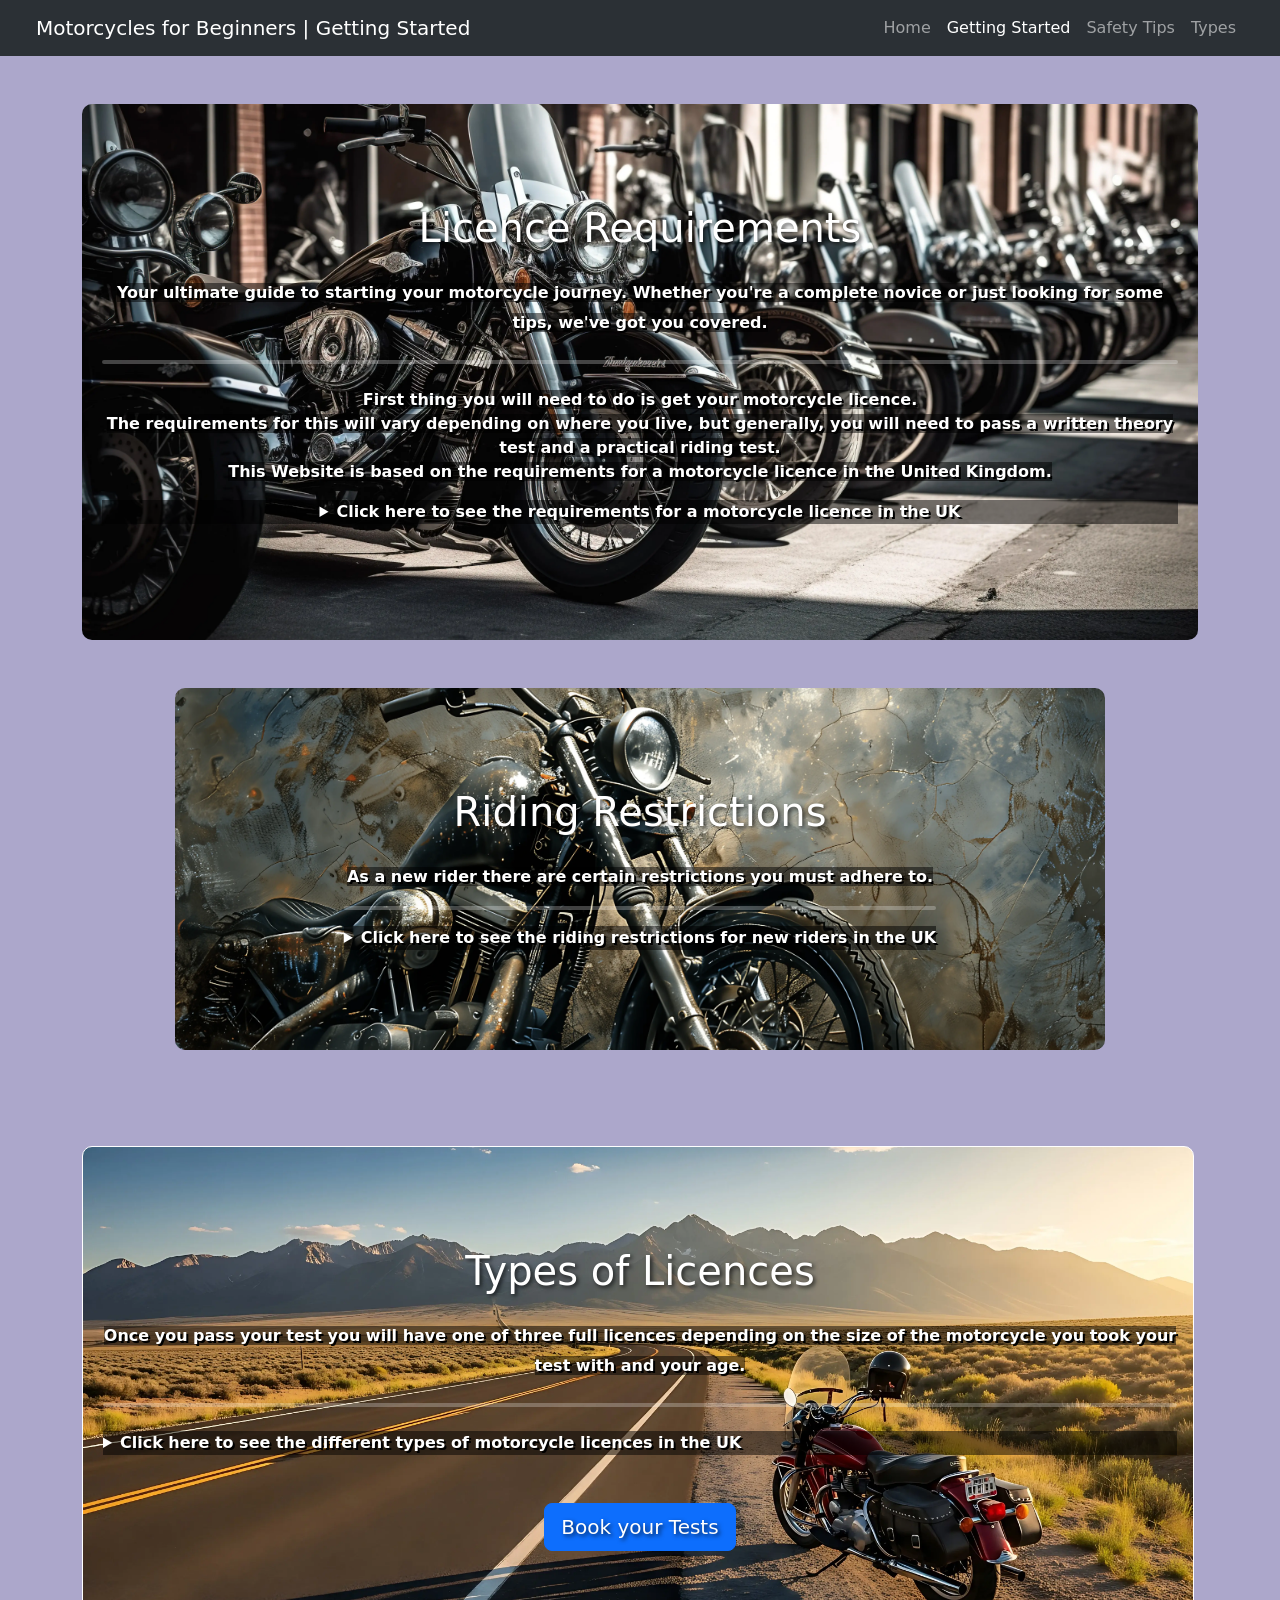
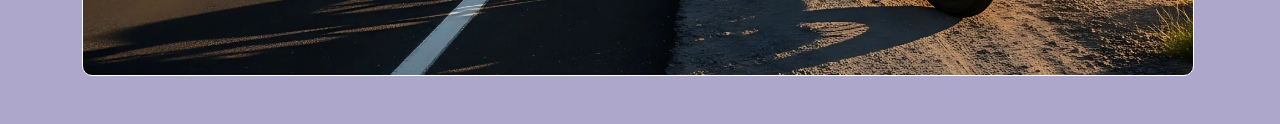
==== getting-started.html @ 75afaef3 "adding preload image link to head to find out if this improves lighthouse performance" ====
<!doctype html>
<html lang="en">
<head>
    <meta charset="utf-8">
    <meta name="viewport" content="width=device-width, initial-scale=1">
    <meta name="description" content="A simple demo of Bootstrap">
    <title>Motorcycles for Beginners | Getting Started</title>
    <!-- Favicons -->
    <link rel="apple-touch-icon" sizes="180x180" href="assets/favicons/apple-touch-icon.png">
    <link rel="icon" type="image/png" sizes="32x32" href="assets/favicons/favicon-32x32.png">
    <link rel="icon" type="image/png" sizes="16x16" href="assets/favicons/favicon-16x16.png">
    <link href="https://cdn.jsdelivr.net/npm/bootstrap@5.3.8/dist/css/bootstrap.min.css" 
    rel="stylesheet" 
    integrity="sha384-sRIl4kxILFvY47J16cr9ZwB07vP4J8+LH7qKQnuqkuIAvNWLzeN8tE5YBujZqJLB" crossorigin="anonymous"
    >
    <link rel="preload" as="image" href="/images/licence-requirements-resized.webp" fetchpriority="high">
    <link rel="stylesheet" href="assets/css/style.css">
</head>
<body>
    <nav class="navbar navbar-expand-lg bg-body-tertiary" data-bs-theme="dark">
        <div class="container-fluid">
            <a class="navbar-brand ms-4" href="index.html">Motorcycles for Beginners | Getting Started</a>
            <button class="navbar-toggler" type="button" data-bs-toggle="collapse" data-bs-target="#navbarNav" aria-controls="navbarNav" aria-expanded="false" aria-label="Toggle navigation">
                <span class="navbar-toggler-icon"></span>
            </button>
            <div class="collapse navbar-collapse justify-content-end" id="navbarNav">
                <ul class="navbar-nav me-4">
                    <li class="nav-item">
                        <a class="nav-link" href="index.html">Home</a>
                    </li>
                    <li class="nav-item">
                        <a class="nav-link active" aria-current="page" href="getting-started.html">Getting Started</a>
                    </li>
                    <li class="nav-item">
                        <a class="nav-link" href="safe-tips.html">Safety Tips</a>
                    </li>
                    <li class="nav-item">
                        <a class="nav-link" href="types.html">Types</a>
                    </li>
                </ul>
            </div>
        </div>
    </nav>
    <main>
        <section class="container mt-5 d-flex justify-content-center border border-0">
            <div id="licence-requirements" fetchpriority=high>
                <div class="text-center">
                    <h1 class="mb-4 text-center">Licence Requirements</h1>
                    <p class="lead text-center"><span class="text-bg">Your ultimate guide to starting your motorcycle journey. Whether you're a complete novice or just looking for some tips, we've got you covered.</span></p>
                    <hr class="my-4">
                    <p class="text-center mt-4">
                        <span class="text-bg">
                            First thing you will need to do is get your motorcycle licence.<br> 
                            The requirements for this will vary depending on where you live, 
                            but generally, you will need to pass a written theory test and a practical riding test.<br> 
                            This Website is based on the requirements for a motorcycle licence in the United Kingdom.
                            <details>
                                <summary class="text-bg">Click here to see the requirements for a motorcycle licence in the UK</summary>
                                <ol class="text-bg">
                                    <li class="mb-3">You will need to be at least 16 years old and hold a provisional driving licence to start the process.</li>
                                    <li>Next, you will need to complete a Compulsory Basic Training (CBT) course, 
                                        which is a one-day training program that covers the basics of motorcycle riding and safety. Once you have your
                                        CBT certificate you will be able to ride a motorcycle with L-plates on the road for 2 years.
                                    </li>
                                </ol>
                            </details>
                        </span>
                    </p>
                </div>
            </div>
        </section>
        <section class="container mt-5 d-flex border border-0" id="riding-restrictions">
            <div>
                <h1 class="mb-4 text-center">Riding Restrictions</h1>
                <p class="lead text-center"><span class="text-bg">
                     As a new rider there are certain restrictions you must adhere to.</span>
                </p>
                <hr>
                <details>
                    <summary class="text-bg">Click here to see the riding restrictions for new riders in the UK</summary>
                    <ul class="text-bg mt-5">
                    <li class="mb-3">
                        All riders without a full motorcycle licence must ride with 'L' Plates on front and rear at all times.
                    </li>
                    <li class="mb-3">
                        You can not carry passengers or ride on motorways until you have passed your full test.
                    </li>
                    <li class="mb-3">If you are 16 years old you are restricted to a Motorcycle or moped with a maximum Engine Size of 50cc.
                    If you are 17 years old you can ride a motorcycle with a maximum engine size of 125cc and a power output of 11kW.
                    </li>
                </ul>
            </div>
        </section>
        <section class="container mt-5 d-flex border border-0">
            <div class="container mb-5 mt-5 pe-3 me-1" id="types-of-licences" style="border: 1px solid;">
                <div>
                    <h1 class="mb-4 text-center">Types of Licences</h1>
                    <p class="lead text-center">
                        <span class="text-bg">
                            Once you pass your test you will have one of three full licences depending on the size of the motorcycle 
                            you took your test with and your age.
                        </span>
                    </p>
                    <hr class="my-4">
                    <p class="text-center">
                        <span>
                            <details>
                                <summary class="text-bg">Click here to see the different types of motorcycle licences in the UK</summary>
                                <ul class="text-bg mt-3">
                                    <li class="mb-2">
                                        If you took your test on a motorcycle with an engine size of 125cc or less (up to 11KW of power), 
                                        you will receive an A1 licence, which allows you to ride motorcycles up to 125cc. The minimum age for this licence is 17 years old.
                                    </li>
                                    <li class="mb-2">
                                        If you took your test on a motorcycle with a motorcycle of minimum engine size  245cc and between 11KW and 35kW of power, 
                                        you will receive an A2 licence, which allows you to ride motorcycles between 20kW and 35kW. The minimum age for this licence is 19 years old.
                                    </li>
                                    <li class="mb-2">
                                        If you took your test on a motorcycle with an engine size of at least 595cc and at least 50kW of power, 
                                        you will receive an A licence, 
                                        which allows you to ride any motorcycle. The minimum age for this licence is 24 years old, or 
                                        21 years old if you have held an A2 licence for at least 2 years.
                                    </li>
                                </ul>
                            </details>
                        </span>
                    </p>
                </div>
                <div class="d-flex mt-5 justify-content-center">
                <a class="btn btn-primary btn-lg mb-4" href="https://www.gov.uk/motorcycle-test" role="button" target="_blank">Book your Tests</a>
            </div>
            </div>
        </section>
    </main>
    <script 
        src="https://cdn.jsdelivr.net/npm/bootstrap@5.3.8/dist/js/bootstrap.bundle.min.js"
        integrity="sha384-FKyoEForCGlyvwx9Hj09JcYn3nv7wiPVlz7YYwJrWVcXK/BmnVDxM+D2scQbITxI" 
        crossorigin="anonymous">
    </script>
</body>
</html>
---- assets/css/style.css ----
/* Global Styles */

hr {
  border: none;
  border-radius: 2px;
  height: 4px;
  background-color: white;
}
body {
  background-color: #aca7cb;
  background-size: cover;
  background-position: center;
}
img { 
  max-width: 100%; 
  height: auto; 
  border-radius: 10px; 
}
.background-shade {
  align-items: center;
  justify-content: center;
  color: white;
  text-shadow: 2px 2px 4px rgba(0, 0, 0, 0.7);
  border-radius: 10px;
}
.card {
  margin: 0;
  padding: 5px 5px;
  background-color: #f1f1f1;
}
.card-img-top {
  max-height:400px;
  object-fit: cover;
}
.text-bg {
  background-color: rgba(0, 0, 0, 0.5);
  text-shadow: 2px 2px #000000;
  font-weight: bold;
  color: #ffffff;
  font-size: 1rem;
}
#hero {
  background-image: url("../images/resized-hero.webp");
  background-size: cover;
  background-position: center;
  align-items: center;
  justify-content: center;
  color: white;
  text-shadow: 2px 2px 4px rgba(0, 0, 0, 1);
  padding: 100px 20px;
  margin: 20px auto;
  border-radius: 10px;
  max-width: 750px;
  max-height: 420px;
}
#cards{
  display: flex;
  flex-wrap: wrap;
  margin-top: 20px;
  gap: 20px;
  justify-content: center;
}
#essential-tips {
  background-image: url("../images/essential-tips-resized.webp");
  background-size: cover;
  background-position: center;
  align-items: center;
  justify-content: center;
  color: white;
  text-shadow: 2px 2px 4px rgba(0, 0, 0, 0.7);
  padding: 100px 20px;
  border-radius: 10px;
}
#types-of-licences {
  background-image: url("../images/types-of-licenses-resized.webp");
  background-size: cover;
  background-position: center;
  align-items: center;
  justify-content: center;
  color: white;
  text-shadow: 2px 2px 4px rgba(0, 0, 0, 0.7);
  padding: 100px 20px;
  border-radius: 10px;
}
#types {
  background-image: url("../images/types-bg.jpg");
  background-size: cover;
  background-position: 100%;
  align-items: center;
  justify-content: center;
  color: white;
  padding: 100px 20px;
  border-radius: 10px;
  max-width: 750px;
  max-height: 420px;
}
#licence-requirements {
  background-image: url("../images/license-requirements-resized.webp");
  background-size: cover;
  background-position: center;
  align-items: center;
  justify-content: center;
  color: white;
  text-shadow: 2px 2px 4px rgba(0, 0, 0, 0.7);
  padding: 100px 20px;
  border-radius: 10px;
}
#riding-restrictions {
  background-image: url("../images/restrictions-bg-resized.webp");
  background-size: cover;
  background-position: center;
  align-items: center;
  justify-content: center;
  color: white;
  text-shadow: 2px 2px 4px rgba(0, 0, 0, 0.7);
  padding: 100px 20px;
  border-radius: 10px;
  max-width: 930px;
}
#road-awareness {
  background-image: url("../images/road-awareness-bg-resized.webp");
  background-size: cover;
  background-position: center;
  align-items: center;
  justify-content: center;
  color: white;
  text-shadow: 2px 2px 4px rgba(0, 0, 0, 0.7);
  padding: 100px 20px;
  border-radius: 10px;
}
#maintenance {
  background-image: url("../images/maintenance-bg-resized.webp");
  background-size: cover;
  background-position: center;
  align-items: center;
  justify-content: center;
  color: white;
  text-shadow: 2px 2px 4px rgba(0, 0, 0, 0.7);
  padding: 100px 20px;
  border-radius: 10px;
}

/* Responsive Styles */
#types:hover {
  p {
    font-size: 1.8rem;
  }
}
#sportbikes:hover {
  img {
    height: 200px;
  }
  p {
    font-size: 1.35rem;
  }
}

#dirtbikes:hover {
  img {
    height: 200px;
  }
  p {
    font-size: 1.35rem;
  }
}

#cruisers:hover {
  img {
    height: 200px;
  }
  p {
    font-size: 1.35rem;
  }
}

#standard:hover {
  img {
    height: 200px;
  }
  p {
    font-size: 1.35rem;
  }
}

a:hover {
  font-size: 1.35rem;
}

/* Media Queries */
@media screen and (max-width: 576px) {
  #hero,
  #getting-started,
  #safe-tips,
  #essential-tips,
  #types-of-licences,
  #types,
  #licence-requirements,
  #riding-restrictions,
  #road-awareness,
  #maintenance {
    padding: 60px 0px;
  }

  #hero {
    max-height: 480px;
  }
  #essential-tips, #road-awareness, #maintenance {
    max-height: 490px;
    max-width: 90vw;
    margin-bottom: 30px;
  }
  details {
    font-size: 0.95rem;
    max-height:100px;
    overflow: auto;
    scroll-behavior: auto;
  }

  summary {
    position: sticky;
    top: 0;
  }

  .navbar-brand {
    margin-left: 0 !important;
    font-size: 1rem;
  }

  .text-bg {
    font-size: 0.95rem;
  }
}
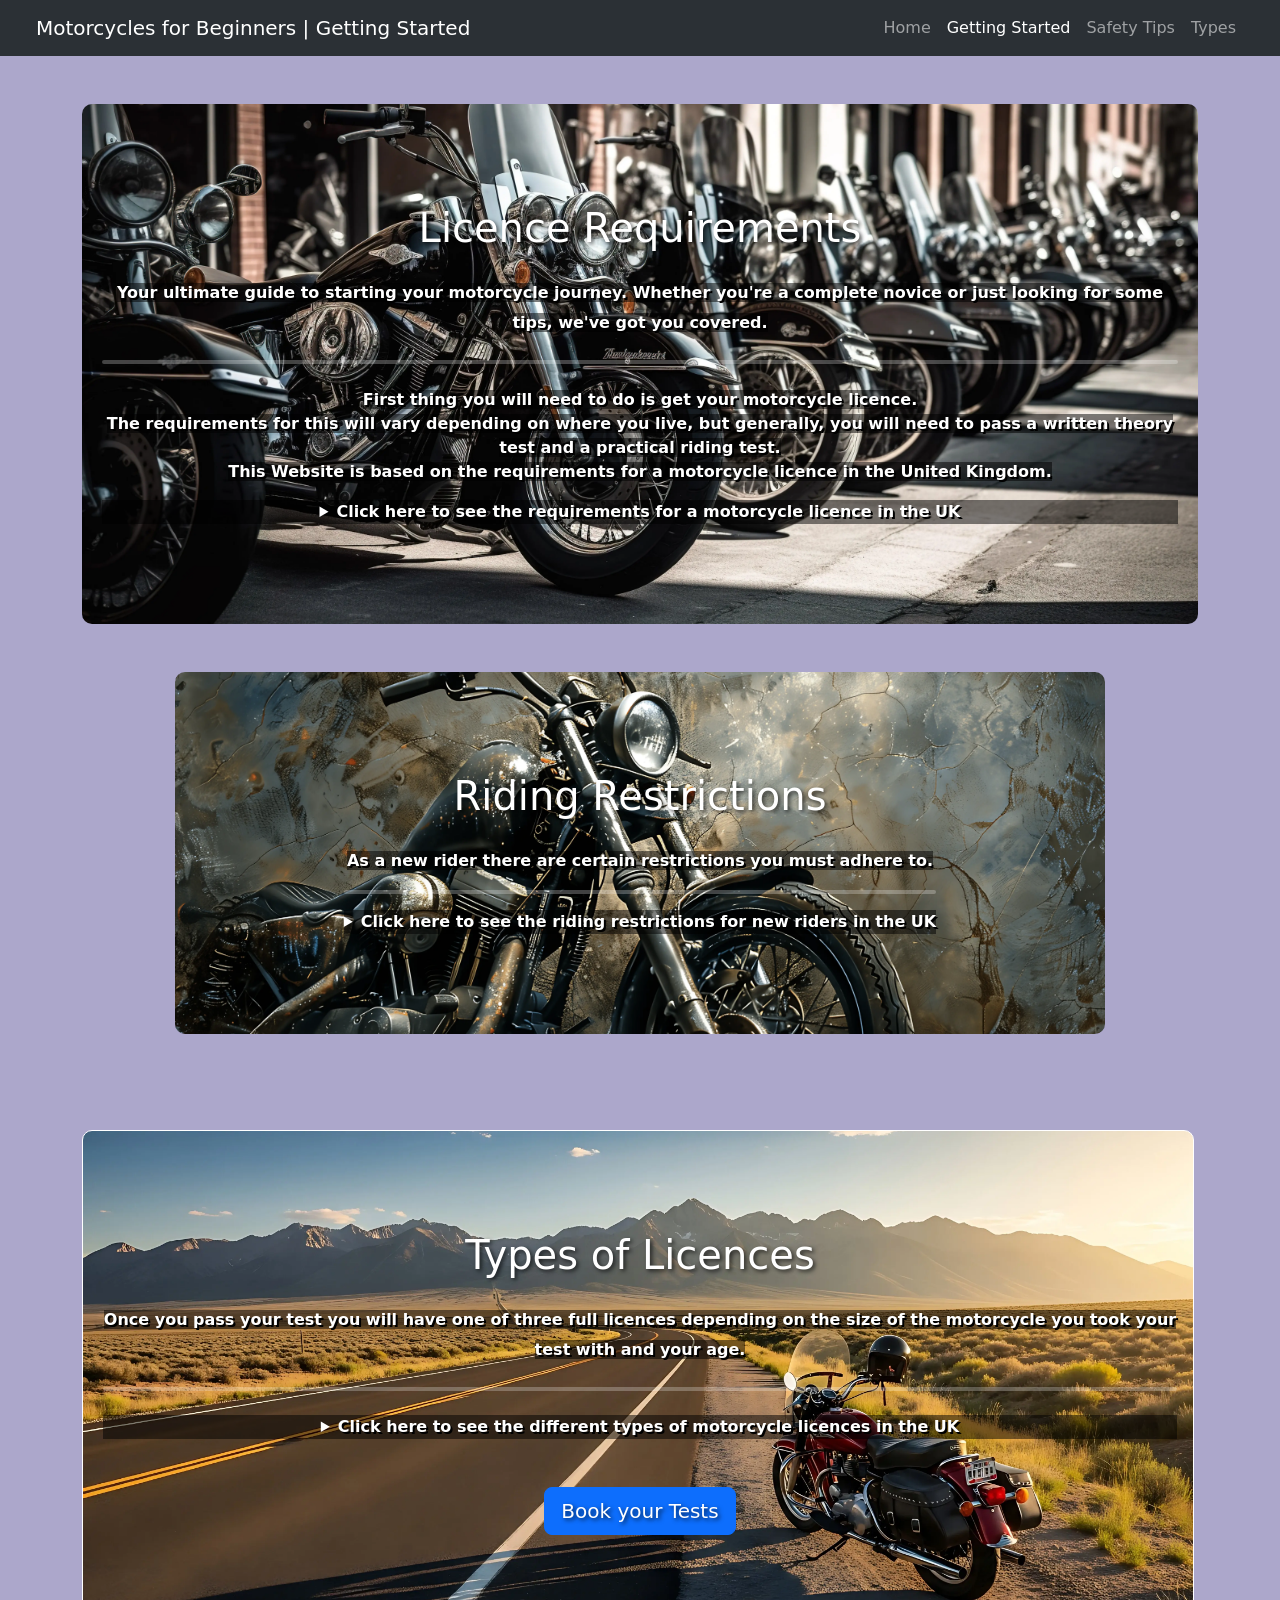
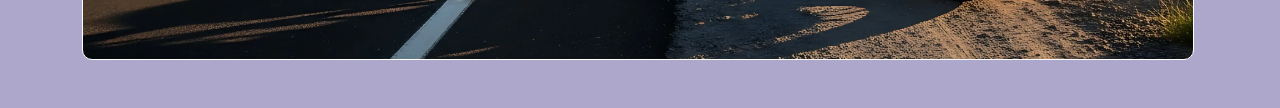
==== commit d07a488d: "fixing errors found through HTML checker" ====
--- a/getting-started.html
+++ b/getting-started.html
@@ -13,7 +13,6 @@
     rel="stylesheet" 
     integrity="sha384-sRIl4kxILFvY47J16cr9ZwB07vP4J8+LH7qKQnuqkuIAvNWLzeN8tE5YBujZqJLB" crossorigin="anonymous"
     >
-    <link rel="preload" as="image" href="/images/licence-requirements-resized.webp" fetchpriority="high">
     <link rel="stylesheet" href="assets/css/style.css">
 </head>
 <body>
@@ -43,7 +42,7 @@
     </nav>
     <main>
         <section class="container mt-5 d-flex justify-content-center border border-0">
-            <div id="licence-requirements" fetchpriority=high>
+            <div id="licence-requirements">
                 <div class="text-center">
                     <h1 class="mb-4 text-center">Licence Requirements</h1>
                     <p class="lead text-center"><span class="text-bg">Your ultimate guide to starting your motorcycle journey. Whether you're a complete novice or just looking for some tips, we've got you covered.</span></p>
@@ -54,18 +53,18 @@
                             The requirements for this will vary depending on where you live, 
                             but generally, you will need to pass a written theory test and a practical riding test.<br> 
                             This Website is based on the requirements for a motorcycle licence in the United Kingdom.
-                            <details>
-                                <summary class="text-bg">Click here to see the requirements for a motorcycle licence in the UK</summary>
-                                <ol class="text-bg">
-                                    <li class="mb-3">You will need to be at least 16 years old and hold a provisional driving licence to start the process.</li>
-                                    <li>Next, you will need to complete a Compulsory Basic Training (CBT) course, 
-                                        which is a one-day training program that covers the basics of motorcycle riding and safety. Once you have your
-                                        CBT certificate you will be able to ride a motorcycle with L-plates on the road for 2 years.
-                                    </li>
-                                </ol>
-                            </details>
                         </span>
                     </p>
+                    <details>
+                        <summary class="text-bg">Click here to see the requirements for a motorcycle licence in the UK</summary>
+                        <ol class="text-bg">
+                            <li class="mb-3">You will need to be at least 16 years old and hold a provisional driving licence to start the process.</li>
+                            <li>Next, you will need to complete a Compulsory Basic Training (CBT) course, 
+                                which is a one-day training program that covers the basics of motorcycle riding and safety. Once you have your
+                                CBT certificate you will be able to ride a motorcycle with L-plates on the road for 2 years.
+                            </li>
+                        </ol>
+                    </details>
                 </div>
             </div>
         </section>
@@ -79,16 +78,18 @@
                 <details>
                     <summary class="text-bg">Click here to see the riding restrictions for new riders in the UK</summary>
                     <ul class="text-bg mt-5">
-                    <li class="mb-3">
-                        All riders without a full motorcycle licence must ride with 'L' Plates on front and rear at all times.
-                    </li>
-                    <li class="mb-3">
-                        You can not carry passengers or ride on motorways until you have passed your full test.
-                    </li>
-                    <li class="mb-3">If you are 16 years old you are restricted to a Motorcycle or moped with a maximum Engine Size of 50cc.
-                    If you are 17 years old you can ride a motorcycle with a maximum engine size of 125cc and a power output of 11kW.
-                    </li>
-                </ul>
+                        <li class="mb-3">
+                            All riders without a full motorcycle licence must ride with 'L' Plates on front and rear at all times.
+                        </li>
+                        <li class="mb-3">
+                            You can not carry passengers or ride on motorways until you have passed your full test.
+                        </li>
+                        <li class="mb-3">
+                            If you are 16 years old you are restricted to a Motorcycle or moped with a maximum Engine Size of 50cc.
+                            If you are 17 years old you can ride a motorcycle with a maximum engine size of 125cc and a power output of 11kW.
+                        </li>
+                    </ul>
+                </details>
             </div>
         </section>
         <section class="container mt-5 d-flex border border-0">
@@ -102,29 +103,25 @@
                         </span>
                     </p>
                     <hr class="my-4">
-                    <p class="text-center">
-                        <span>
-                            <details>
-                                <summary class="text-bg">Click here to see the different types of motorcycle licences in the UK</summary>
-                                <ul class="text-bg mt-3">
-                                    <li class="mb-2">
-                                        If you took your test on a motorcycle with an engine size of 125cc or less (up to 11KW of power), 
-                                        you will receive an A1 licence, which allows you to ride motorcycles up to 125cc. The minimum age for this licence is 17 years old.
-                                    </li>
-                                    <li class="mb-2">
-                                        If you took your test on a motorcycle with a motorcycle of minimum engine size  245cc and between 11KW and 35kW of power, 
-                                        you will receive an A2 licence, which allows you to ride motorcycles between 20kW and 35kW. The minimum age for this licence is 19 years old.
-                                    </li>
-                                    <li class="mb-2">
-                                        If you took your test on a motorcycle with an engine size of at least 595cc and at least 50kW of power, 
-                                        you will receive an A licence, 
-                                        which allows you to ride any motorcycle. The minimum age for this licence is 24 years old, or 
-                                        21 years old if you have held an A2 licence for at least 2 years.
-                                    </li>
-                                </ul>
-                            </details>
-                        </span>
-                    </p>
+                    <details class="text-center">
+                        <summary class="text-bg">Click here to see the different types of motorcycle licences in the UK</summary>
+                        <ul class="text-bg mt-3">
+                            <li class="mb-2">
+                                If you took your test on a motorcycle with an engine size of 125cc or less (up to 11KW of power), 
+                                you will receive an A1 licence, which allows you to ride motorcycles up to 125cc. The minimum age for this licence is 17 years old.
+                            </li>
+                            <li class="mb-2">
+                                If you took your test on a motorcycle with a motorcycle of minimum engine size  245cc and between 11KW and 35kW of power, 
+                                you will receive an A2 licence, which allows you to ride motorcycles between 20kW and 35kW. The minimum age for this licence is 19 years old.
+                            </li>
+                            <li class="mb-2">
+                                If you took your test on a motorcycle with an engine size of at least 595cc and at least 50kW of power, 
+                                you will receive an A licence, 
+                                which allows you to ride any motorcycle. The minimum age for this licence is 24 years old, or 
+                                21 years old if you have held an A2 licence for at least 2 years.
+                            </li>
+                        </ul>
+                    </details>
                 </div>
                 <div class="d-flex mt-5 justify-content-center">
                 <a class="btn btn-primary btn-lg mb-4" href="https://www.gov.uk/motorcycle-test" role="button" target="_blank">Book your Tests</a>
--- a/assets/css/style.css
+++ b/assets/css/style.css
@@ -15,6 +15,9 @@
   max-width: 100%; 
   height: auto; 
   border-radius: 10px; 
+}
+div h2 {
+  font-size: 0.83em;
 }
 .background-shade {
   align-items: center;
